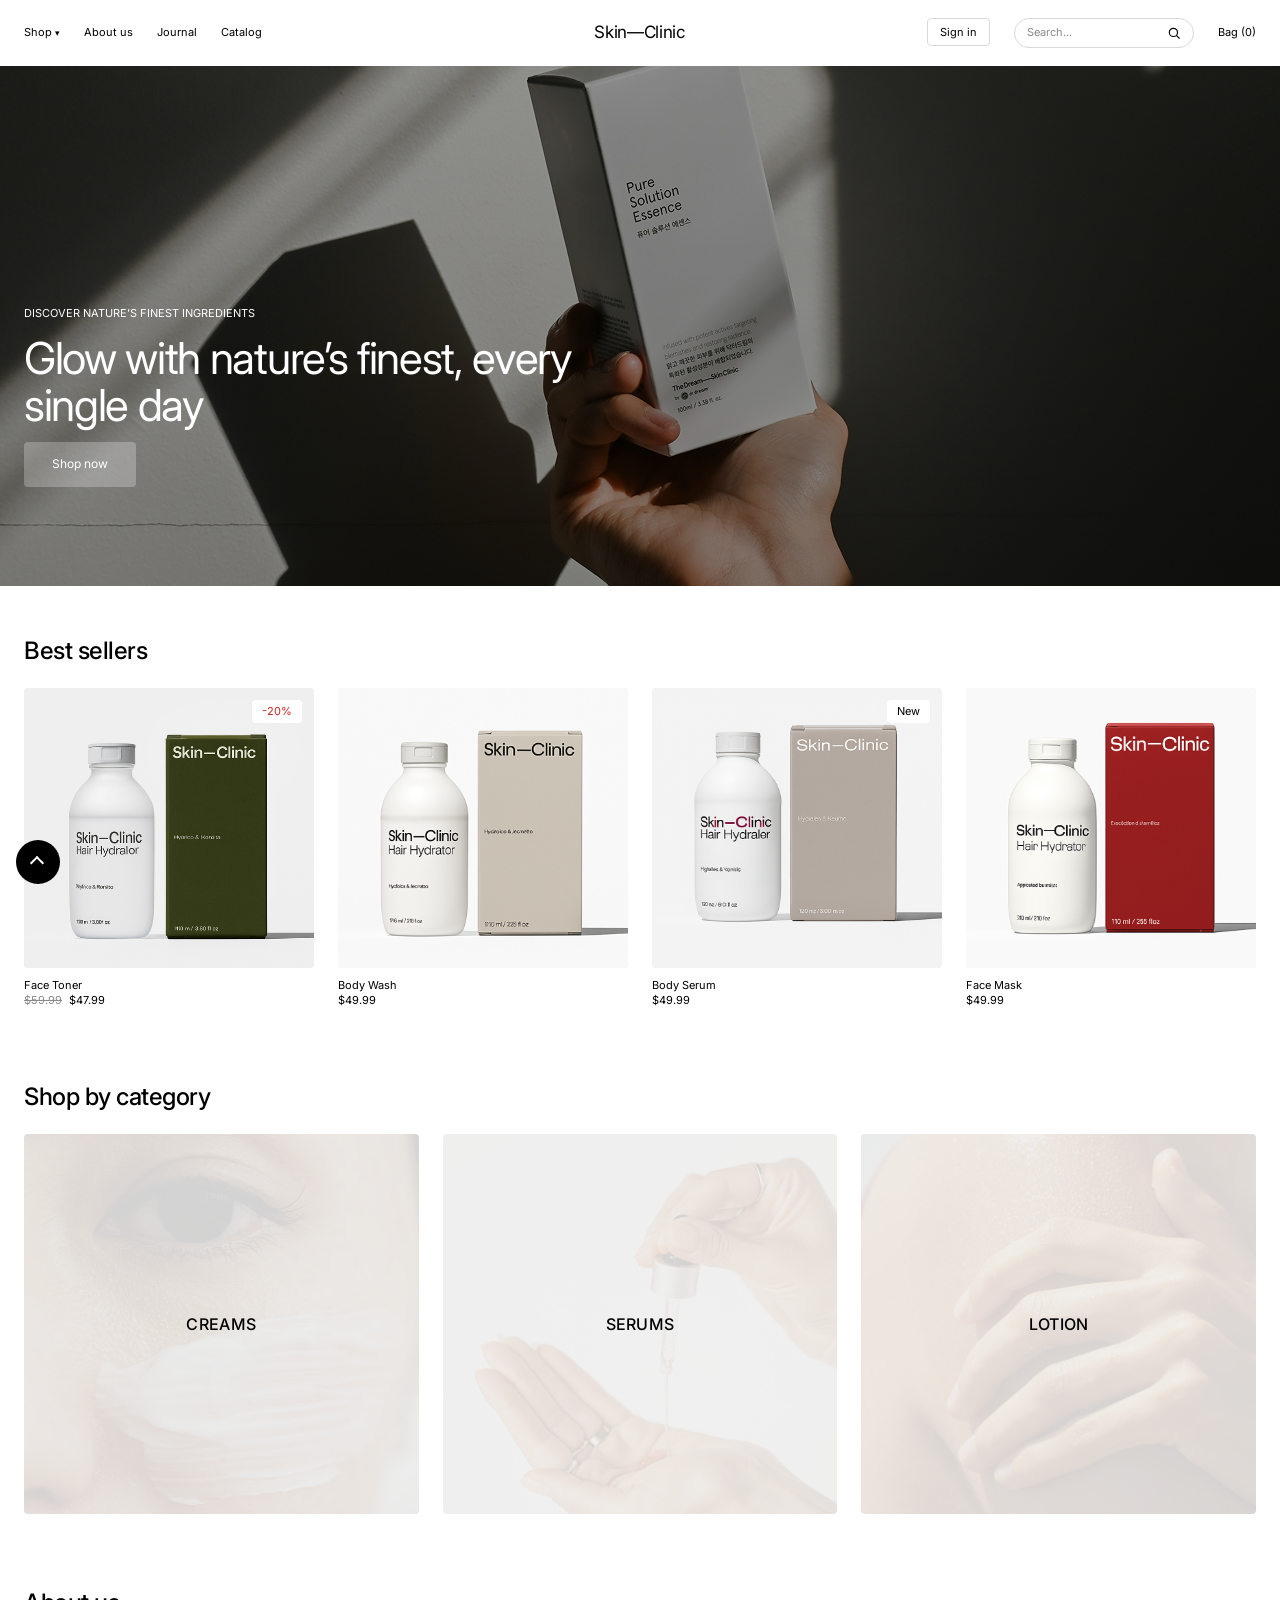
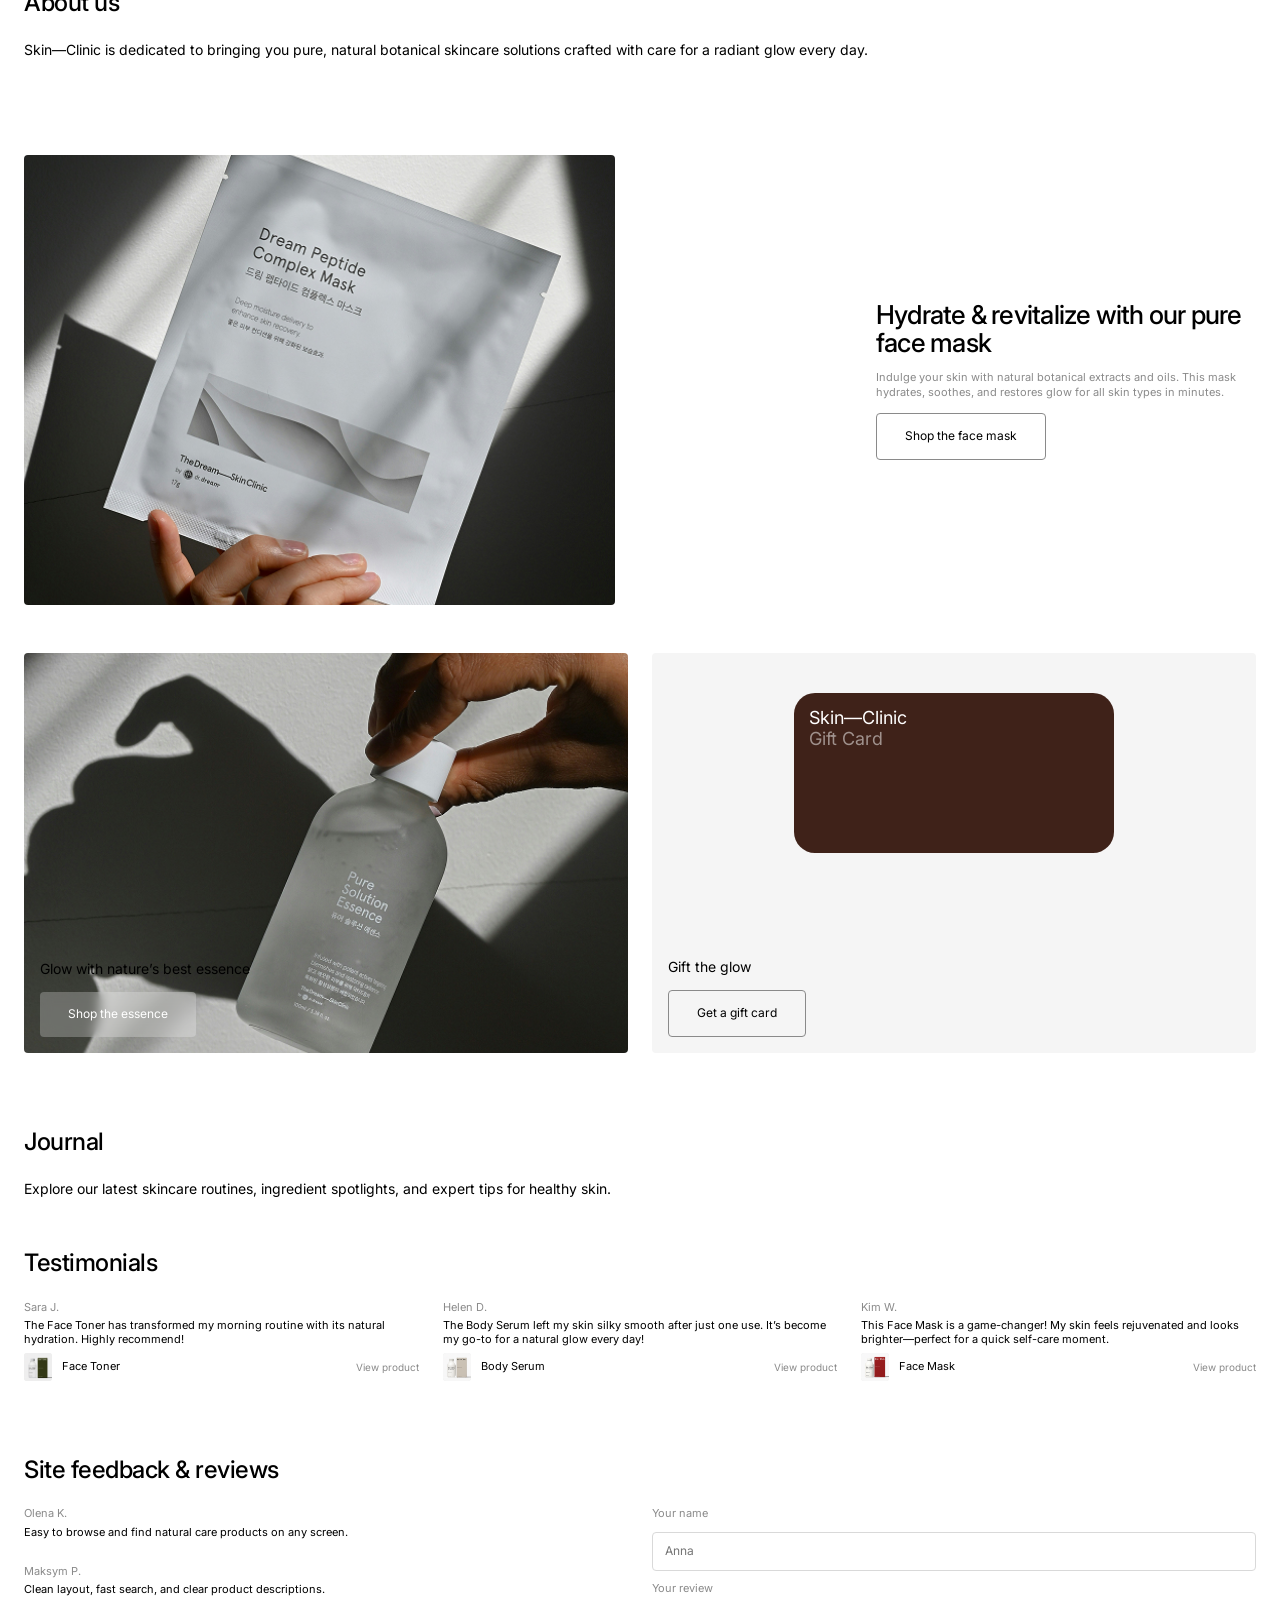
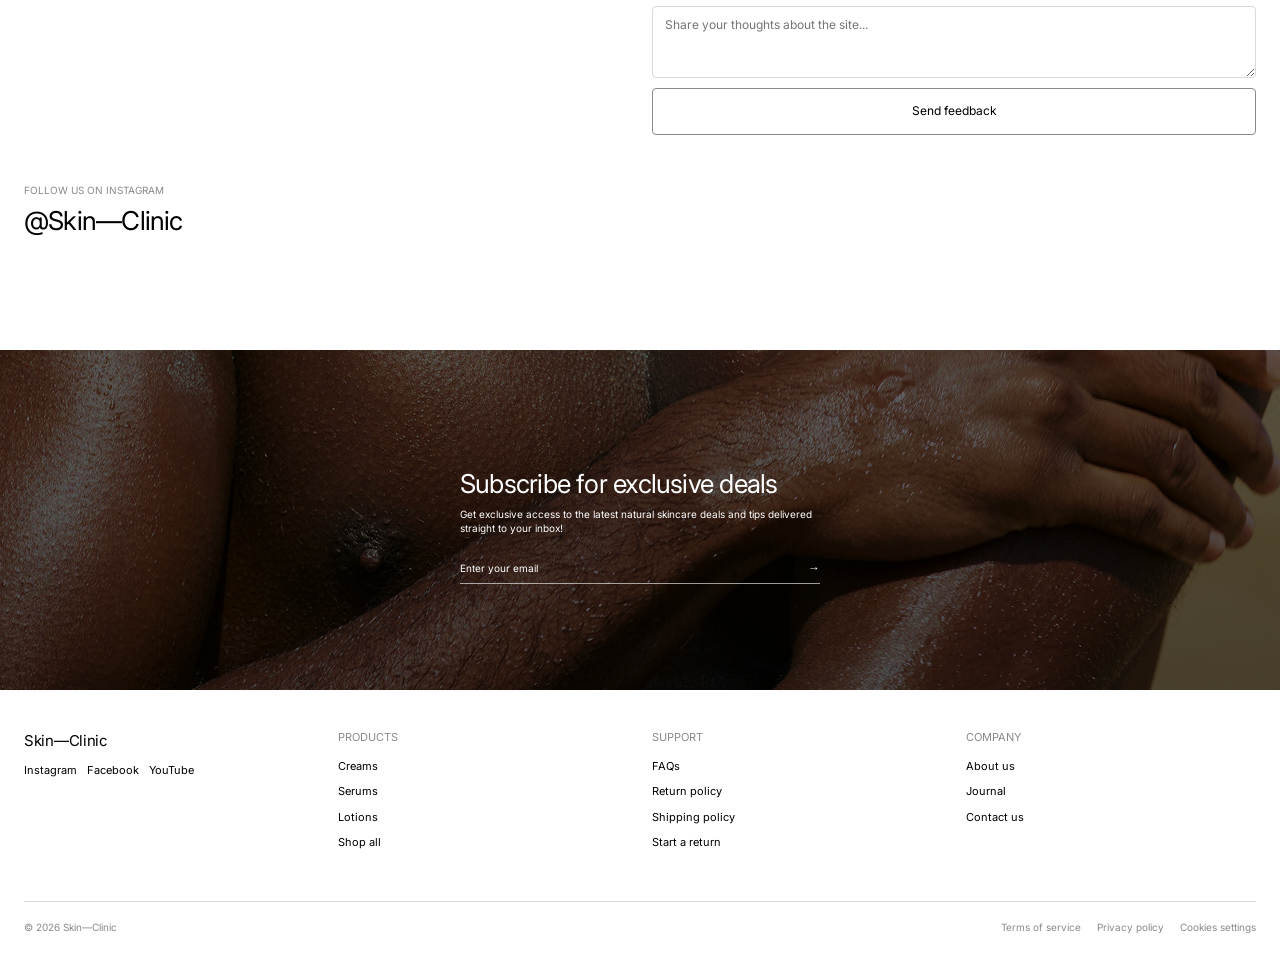
==== index.html @ 7bde3041 "Lab 4" ====
<!DOCTYPE html>
<html lang="en">
<head>
    <meta charset="UTF-8">
    <meta name="viewport" content="width=device-width, initial-scale=1.0">
    <title>Skin—Clinic | Natural botanical skincare</title>
    <meta name="description" content="Natural botanical skincare: toners, serums, masks and creams for a radiant glow every day.">
    <link rel="preconnect" href="https://fonts.googleapis.com">
    <link rel="preconnect" href="https://fonts.gstatic.com" crossorigin>
    <link href="https://fonts.googleapis.com/css2?family=Inter:wght@400;500&display=swap" rel="stylesheet">
    <link rel="stylesheet" href="./css/main.css">
</head>
<body>
<a class="skip-link" href="#main">Skip to content</a>

<div class="page">

    <header class="header" id="top">
        <input type="checkbox" id="menu-toggle" class="menu-toggle" hidden>
        <label for="menu-toggle" class="burger" aria-label="Toggle menu">&#9776;</label>

        <nav class="header__nav" aria-label="Main">
            <ul class="nav-list">
                <li class="has-submenu">
                    <a href="#products" aria-haspopup="true">Shop <span class="nav-arrow" aria-hidden="true">&#9662;</span></a>
                    <ul class="submenu">
                        <li><a href="#products">Creams</a></li>
                        <li><a href="#products">Serums</a></li>
                        <li><a href="#products">Lotions</a></li>
                        <li><a href="#products">Shop all</a></li>
                    </ul>
                </li>
                <li><a href="#about">About us</a></li>
                <li><a href="#journal">Journal</a></li>
                <li><a href="bootstrap.html">Catalog</a></li>
            </ul>
        </nav>

        <a href="#top" class="header__brand">Skin—Clinic</a>

        <nav class="header__nav header__nav--right" aria-label="Account and bag">
            <ul class="nav-list">
                <li><a href="#auth-modal" class="signin-btn">Sign in</a></li>
                <li>
                    <form class="search" role="search" action="#" method="get">
                        <label class="visually-hidden" for="search">Search</label>
                        <input type="search" id="search" name="q" placeholder="Search...">
                        <button type="submit" aria-label="Search">
                            <svg width="14" height="14" viewBox="0 0 24 24" fill="none" stroke="currentColor" stroke-width="2" stroke-linecap="round" aria-hidden="true">
                                <circle cx="11" cy="11" r="7"></circle>
                                <line x1="16.5" y1="16.5" x2="21" y2="21"></line>
                            </svg>
                        </button>
                    </form>
                </li>
                <li><a href="#bag" aria-label="Bag, 0 items">Bag (0)</a></li>
            </ul>
        </nav>
    </header>

    <main id="main">

        <section class="hero" aria-labelledby="hero-title">
            <div class="hero__content">
                <p class="hero__eyebrow">Discover nature’s finest ingredients</p>
                <h1 class="hero__title" id="hero-title">Glow with nature’s finest, every single day</h1>
                <a href="#products" class="btn btn--glass">Shop now</a>
            </div>
        </section>

        <div class="container">

            <section class="section" id="products" aria-labelledby="best-sellers-title">
                <h2 class="section__title" id="best-sellers-title">Best sellers</h2>
                <ul class="product-list" id="product-list">
                    <li>
                        <article class="product">
                            <div class="product__media">
                                <img src="images/greentoner.png" alt="Face Toner bottle with green box">
                                <span class="product__tag product__tag--sale">-20%</span>
                            </div>
                            <div class="product__info">
                                <h3 class="product__title"><a href="#product-toner">Face Toner</a></h3>
                                <p class="product__price">
                                    <s><span class="visually-hidden">Original price: </span>$59.99</s>
                                    <span class="visually-hidden">Sale price: </span><data value="47.99">$47.99</data>
                                </p>
                            </div>
                        </article>
                    </li>
                    <li>
                        <article class="product">
                            <div class="product__media">
                                <img src="images/bjtoner.png" alt="Body Wash bottle with beige box">
                            </div>
                            <div class="product__info">
                                <h3 class="product__title"><a href="#product-wash">Body Wash</a></h3>
                                <p class="product__price"><data value="49.99">$49.99</data></p>
                            </div>
                        </article>
                    </li>
                    <li>
                        <article class="product">
                            <div class="product__media">
                                <img src="images/bjredtoner.png" alt="Body Serum bottle with red box">
                                <span class="product__tag">New</span>
                            </div>
                            <div class="product__info">
                                <h3 class="product__title"><a href="#product-serum">Body Serum</a></h3>
                                <p class="product__price"><data value="49.99">$49.99</data></p>
                            </div>
                        </article>
                    </li>
                    <li>
                        <article class="product">
                            <div class="product__media">
                                <img src="images/redtoner.png" alt="Face Mask bottle with grey box">
                            </div>
                            <div class="product__info">
                                <h3 class="product__title"><a href="#product-mask">Face Mask</a></h3>
                                <p class="product__price"><data value="49.99">$49.99</data></p>
                            </div>
                        </article>
                    </li>
                </ul>
                <p class="search-empty" id="search-empty" hidden>No products found. Try another search.</p>
            </section>

            <section class="section" id="categories" aria-labelledby="categories-title">
                <h2 class="section__title" id="categories-title">Shop by category</h2>
                <ul class="category-list">
                    <li>
                        <a href="#products" class="category">
                            <img src="images/cream.jpg" alt="">
                            <span class="category__label">Creams</span>
                        </a>
                    </li>
                    <li>
                        <a href="#products" class="category">
                            <img src="images/tonnerdrop.jpg" alt="">
                            <span class="category__label">Serums</span>
                        </a>
                    </li>
                    <li>
                        <a href="#products" class="category">
                            <img src="images/skin.jpg" alt="">
                            <span class="category__label">Lotion</span>
                        </a>
                    </li>
                </ul>
            </section>

            <section class="section" id="about" aria-labelledby="about-title">
                <h2 class="section__title" id="about-title">About us</h2>
                <p>Skin—Clinic is dedicated to bringing you pure, natural botanical skincare solutions crafted with care for a radiant glow every day.</p>
            </section>

            <section class="section promo" aria-labelledby="promo-title">
                <div class="promo__image-wrap">
                    <img class="promo__image" src="images/mask.jpg" alt="Hand holding the Dream Peptide Complex face mask sachet">
                </div>
                <div class="promo__text">
                    <h2 class="promo__title" id="promo-title">Hydrate &amp; revitalize with our pure face mask</h2>
                    <p class="promo__description">Indulge your skin with natural botanical extracts and oils. This mask hydrates, soothes, and restores glow for all skin types in minutes.</p>
                    <a href="#products" class="btn btn--outline">Shop the face mask</a>
                </div>
            </section>

            <section class="section" aria-labelledby="featured-title">
                <h2 class="visually-hidden" id="featured-title">Featured</h2>
                <ul class="banner-list">
                    <li>
                        <article class="banner banner--image">
                            <img src="images/tonnerhands.jpg" alt="Hand holding a bottle of Pure Solution Essence">
                            <div class="banner__content">
                                <h3 class="banner__title">Glow with nature’s best essence</h3>
                                <a href="#products" class="btn btn--glass">Shop the essence</a>
                            </div>
                        </article>
                    </li>
                    <li>
                        <article class="banner banner--gift">
                            <div class="gift-card" aria-hidden="true">
                                <span>Skin—Clinic</span>
                                <span class="gift-card__sub">Gift Card</span>
                            </div>
                            <div class="banner__content">
                                <h3 class="banner__title">Gift the glow</h3>
                                <a href="#products" class="btn btn--outline">Get a gift card</a>
                            </div>
                        </article>
                    </li>
                </ul>
            </section>

            <section class="section" id="journal" aria-labelledby="journal-title">
                <h2 class="section__title" id="journal-title">Journal</h2>
                <p>Explore our latest skincare routines, ingredient spotlights, and expert tips for healthy skin.</p>
            </section>

            <section class="section" aria-labelledby="testimonials-title">
                <h2 class="section__title" id="testimonials-title">Testimonials</h2>
                <ul class="testimonial-list">
                    <li>
                        <article class="testimonial">
                            <h3 class="testimonial__author">Sara J.</h3>
                            <blockquote class="testimonial__quote">
                                <p>The Face Toner has transformed my morning routine with its natural hydration. Highly recommend!</p>
                            </blockquote>
                            <a href="#products" class="testimonial__product">
                                <img src="images/greentoner.png" alt="">
                                <span class="testimonial__product-name">Face Toner</span>
                                <span class="testimonial__product-cta">View product</span>
                            </a>
                        </article>
                    </li>
                    <li>
                        <article class="testimonial">
                            <h3 class="testimonial__author">Helen D.</h3>
                            <blockquote class="testimonial__quote">
                                <p>The Body Serum left my skin silky smooth after just one use. It’s become my go-to for a natural glow every day!</p>
                            </blockquote>
                            <a href="#products" class="testimonial__product">
                                <img src="images/bjtoner.png" alt="">
                                <span class="testimonial__product-name">Body Serum</span>
                                <span class="testimonial__product-cta">View product</span>
                            </a>
                        </article>
                    </li>
                    <li>
                        <article class="testimonial">
                            <h3 class="testimonial__author">Kim W.</h3>
                            <blockquote class="testimonial__quote">
                                <p>This Face Mask is a game-changer! My skin feels rejuvenated and looks brighter—perfect for a quick self-care moment.</p>
                            </blockquote>
                            <a href="#products" class="testimonial__product">
                                <img src="images/redtoner.png" alt="">
                                <span class="testimonial__product-name">Face Mask</span>
                                <span class="testimonial__product-cta">View product</span>
                            </a>
                        </article>
                    </li>
                </ul>
            </section>

            <section class="section feedback" id="feedback" aria-labelledby="feedback-title">
                <h2 class="section__title" id="feedback-title">Site feedback &amp; reviews</h2>
                <div class="feedback__grid">
                    <div class="feedback__reviews">
                        <article class="testimonial">
                            <h3 class="testimonial__author">Olena K.</h3>
                            <blockquote class="testimonial__quote">
                                <p>Easy to browse and find natural care products on any screen.</p>
                            </blockquote>
                        </article>
                        <article class="testimonial">
                            <h3 class="testimonial__author">Maksym P.</h3>
                            <blockquote class="testimonial__quote">
                                <p>Clean layout, fast search, and clear product descriptions.</p>
                            </blockquote>
                        </article>
                    </div>

                    <form class="feedback__form" action="#" method="post">
                        <label for="feedback-name">Your name</label>
                        <input type="text" id="feedback-name" name="name" placeholder="Anna" required>

                        <label for="feedback-msg">Your review</label>
                        <textarea id="feedback-msg" name="message" rows="3" placeholder="Share your thoughts about the site..." required></textarea>

                        <button type="submit" class="btn btn--outline">Send feedback</button>
                    </form>
                </div>
            </section>

            <section class="section instagram" aria-labelledby="instagram-title">
                <h2 class="instagram__label" id="instagram-title">Follow us on Instagram</h2>
                <p><a href="https://instagram.com" target="_blank" rel="noopener" class="instagram__handle">@Skin—Clinic</a></p>
            </section>

        </div>

        <section class="subscribe" aria-labelledby="subscribe-title">
            <div class="subscribe__content">
                <h2 class="subscribe__title" id="subscribe-title">Subscribe for exclusive deals</h2>
                <p class="subscribe__text" id="subscribe-text">Get exclusive access to the latest natural skincare deals and tips delivered straight to your inbox!</p>
                <form class="subscribe__form" action="#" method="post">
                    <label class="visually-hidden" for="email">Email address</label>
                    <input type="email" id="email" name="email" placeholder="Enter your email" autocomplete="email" aria-describedby="subscribe-text" required>
                    <button type="submit" aria-label="Subscribe">&rarr;</button>
                </form>
            </div>
        </section>

    </main>

    <footer class="footer">
        <div class="footer__grid">
            <div class="footer__col">
                <p class="footer__logo">Skin—Clinic</p>
                <ul class="footer__social">
                    <li><a href="#">Instagram</a></li>
                    <li><a href="#">Facebook</a></li>
                    <li><a href="#">YouTube</a></li>
                </ul>
            </div>

            <nav class="footer__col" aria-labelledby="footer-products">
                <h2 class="footer__heading" id="footer-products">Products</h2>
                <ul>
                    <li><a href="#products">Creams</a></li>
                    <li><a href="#products">Serums</a></li>
                    <li><a href="#products">Lotions</a></li>
                    <li><a href="#products">Shop all</a></li>
                </ul>
            </nav>

            <nav class="footer__col" aria-labelledby="footer-support">
                <h2 class="footer__heading" id="footer-support">Support</h2>
                <ul>
                    <li><a href="#faqs">FAQs</a></li>
                    <li><a href="#returns">Return policy</a></li>
                    <li><a href="#shipping">Shipping policy</a></li>
                    <li><a href="#start-return">Start a return</a></li>
                </ul>
            </nav>

            <nav class="footer__col" aria-labelledby="footer-company">
                <h2 class="footer__heading" id="footer-company">Company</h2>
                <ul>
                    <li><a href="#about">About us</a></li>
                    <li><a href="#journal">Journal</a></li>
                    <li><a href="#contact">Contact us</a></li>
                </ul>
            </nav>
        </div>

        <div class="footer__legal">
            <p class="footer__legal-text"><small>© 2026 Skin—Clinic</small></p>
            <nav class="footer__legal-nav" aria-label="Legal">
                <ul class="footer__legal-links">
                    <li><a href="#terms">Terms of service</a></li>
                    <li><a href="#privacy">Privacy policy</a></li>
                    <li><a href="#cookies">Cookies settings</a></li>
                </ul>
            </nav>
        </div>
    </footer>

</div>

<div id="auth-modal" class="modal" role="dialog" aria-modal="true" aria-labelledby="auth-title">
    <div class="modal__box">
        <a href="#top" class="modal__close" aria-label="Close modal">&times;</a>
        <h2 id="auth-title" class="modal__title">Sign in</h2>
        <form class="modal__form" action="#" method="post">
            <label for="auth-email">Email</label>
            <input type="email" id="auth-email" name="email" placeholder="you@example.com" required>

            <label for="auth-pass">Password</label>
            <input type="password" id="auth-pass" name="password" minlength="6" placeholder="Min. 6 characters" required>

            <button type="submit" class="btn btn--outline">Log in</button>
        </form>
    </div>
</div>

<a href="#top" class="to-top" aria-label="Scroll to top"></a>

<script>
    const form = document.querySelector('.search');
    const input = document.getElementById('search');
    const items = document.querySelectorAll('.product-list > li');
    const empty = document.getElementById('search-empty');

    function filterProducts() {
        const query = input.value.trim().toLowerCase();
        let found = 0;

        items.forEach(function (li) {
            const name = li.querySelector('.product__title').textContent.toLowerCase();
            const match = name.includes(query);
            li.hidden = !match;
            if (match) {
                found++;
            }
        });

        empty.hidden = found !== 0;
    }

    input.addEventListener('input', filterProducts);

    form.addEventListener('submit', function (e) {
        e.preventDefault();
        filterProducts();
        document.getElementById('products').scrollIntoView({ behavior: 'smooth' });
    });
</script>
</body>
</html>
---- css/main.css ----
:root {
    --color-bg: #f5f5f5;
    --color-surface: #ffffff;
    --color-surface-muted: #f5f5f5;
    --color-product-bg: #efefef;
    --color-text: #000000;
    --color-text-muted: #8a8a8a;
    --color-border: #d9d9d9;
    --color-sale: #c4231b;
    --color-gift: #3f2219;

    --font: "Inter", "Helvetica Neue", Arial, sans-serif;

    --radius-sm: 4px;
    --gap: 24px;
    --side: 24px;
}

*,
*::before,
*::after {
    box-sizing: border-box;
}

html {
    scroll-behavior: smooth;
}

body {
    margin: 0;
    background: var(--color-bg);
    color: var(--color-text);
    font-family: var(--font);
    font-size: 14px;
    line-height: 1.4;
}

img {
    display: block;
    max-width: 100%;
}

a {
    color: inherit;
    text-decoration: none;
}

h1, h2, h3, p, blockquote, figure {
    margin: 0;
}

ul {
    margin: 0;
    padding: 0;
    list-style: none;
}

small {
    font-size: inherit;
}

cite,
address {
    font-style: normal;
}

a:focus-visible,
button:focus-visible,
input:focus-visible,
textarea:focus-visible {
    outline: 2px solid var(--color-text);
    outline-offset: 3px;
}

.visually-hidden {
    position: absolute;
    width: 1px;
    height: 1px;
    overflow: hidden;
    clip: rect(0 0 0 0);
    white-space: nowrap;
}

.skip-link {
    position: absolute;
    top: 8px;
    left: 8px;
    z-index: 100;
    padding: 10px 16px;
    font-size: 12px;
    color: #fff;
    background: var(--color-text);
    border-radius: var(--radius-sm);
    transform: translateY(-200%);
}

@keyframes fadeUp {
    from {
        opacity: 0;
        transform: translateY(10px);
    }
    to {
        opacity: 1;
        transform: translateY(0);
    }
}

.page {
    max-width: 1280px;
    margin: 0 auto;
    background: var(--color-surface);
}

.container {
    padding: 0 var(--side);
}

.section {
    padding-top: 48px;
}

.section__title {
    font-size: 24px;
    font-weight: 500;
    letter-spacing: -0.02em;
    margin-bottom: 20px;
}

.btn {
    display: inline-block;
    padding: 14px 28px;
    font: inherit;
    font-size: 12px;
    text-align: center;
    border-radius: var(--radius-sm);
    cursor: pointer;
    transition: background-color 0.2s, color 0.2s;
}

.btn--glass {
    color: #fff;
    background: rgba(255, 255, 255, 0.25);
    backdrop-filter: blur(6px);
}

.btn--glass:hover {
    background: rgba(255, 255, 255, 0.4);
}

.btn--outline {
    color: var(--color-text);
    background: transparent;
    border: 1px solid var(--color-text-muted);
}

.btn--outline:hover {
    background: var(--color-text);
    color: #fff;
    border-color: var(--color-text);
}

.header {
    display: grid;
    grid-template-columns: 1fr auto 1fr;
    align-items: center;
    padding: 18px var(--side);
    font-size: 11px;
}

.header__nav--right {
    justify-self: end;
}

.header__brand {
    font-size: 17px;
    letter-spacing: -0.02em;
}

.burger {
    display: none;
    font-size: 20px;
    cursor: pointer;
    user-select: none;
}

.signin-btn {
    padding: 6px 12px;
    border: 1px solid var(--color-border);
    border-radius: var(--radius-sm);
    transition: background-color 0.25s ease, color 0.25s ease;
}

.signin-btn:hover {
    background: var(--color-text);
    color: #fff;
    opacity: 1;
}

.nav-list {
    display: flex;
    align-items: center;
    gap: 24px;
}

.nav-list a:hover {
    opacity: 0.6;
}

.has-submenu {
    position: relative;
}

.nav-arrow {
    display: inline-block;
    font-size: 9px;
    transition: transform 0.2s;
}

.submenu {
    position: absolute;
    top: 100%;
    left: -12px;
    z-index: 20;
    min-width: 140px;
    padding: 8px 0;
    background: var(--color-surface);
    border: 1px solid var(--color-border);
    border-radius: var(--radius-sm);
    opacity: 0;
    visibility: hidden;
    transform: translateY(4px);
    transition: opacity 0.2s, transform 0.2s, visibility 0.2s;
}

.submenu a {
    display: block;
    padding: 8px 12px;
}

.submenu a:hover {
    opacity: 1;
    background: var(--color-surface-muted);
}

.has-submenu:hover .submenu,
.has-submenu:focus-within .submenu {
    opacity: 1;
    visibility: visible;
    transform: translateY(0);
}

.has-submenu:hover .nav-arrow,
.has-submenu:focus-within .nav-arrow {
    transform: rotate(180deg);
}

.search {
    display: flex;
    align-items: center;
    width: 180px;
    height: 30px;
    padding: 0 12px;
    border: 1px solid var(--color-border);
    border-radius: 999px;
}

.search:focus-within {
    border-color: var(--color-text);
}

.search input {
    flex: 1;
    min-width: 0;
    padding: 0;
    font: inherit;
    font-size: 11px;
    color: var(--color-text);
    background: transparent;
    border: 0;
}

.search input:focus-visible {
    outline: none;
}

.search input::placeholder {
    color: var(--color-text-muted);
}

.search button {
    display: flex;
    padding: 0;
    color: var(--color-text);
    background: transparent;
    border: 0;
    cursor: pointer;
}

.hero {
    min-height: 520px;
    padding: 40px var(--side);
    color: #fff;
    background-color: #1d1f1d;
    background-image: linear-gradient(rgba(0, 0, 0, 0.25), rgba(0, 0, 0, 0.35)), url("../images/hands.jpg");
    background-position: center;
    background-size: cover;
    background-repeat: no-repeat;
}

.hero__content {
    max-width: 560px;
    padding-top: 200px;
    animation: fadeUp 0.7s ease both;
}

.hero__eyebrow {
    font-size: 11px;
    text-transform: uppercase;
    margin-bottom: 14px;
}

.hero__title {
    font-size: clamp(32px, 4vw, 44px);
    font-weight: 400;
    line-height: 1.05;
    letter-spacing: -0.03em;
    margin-bottom: 14px;
}

.product-list {
    display: grid;
    grid-template-columns: repeat(4, 1fr);
    column-gap: var(--gap);
}

.product {
    position: relative;
    margin-bottom: 24px;
}

.product__media {
    position: relative;
    width: 100%;
    height: 280px;
    background: var(--color-product-bg);
    border-radius: var(--radius-sm);
    overflow: hidden;
    margin-bottom: 10px;
}

.product__media img {
    width: 100%;
    height: 100%;
    object-fit: cover;
    transition: transform 0.35s ease;
}

.product:hover .product__media img {
    transform: scale(1.04);
}

.product__tag {
    position: absolute;
    top: 12px;
    right: 12px;
    padding: 4px 10px;
    font-size: 11px;
    background: #fff;
    border-radius: var(--radius-sm);
}

.product__tag--sale {
    color: var(--color-sale);
}

.product__info {
    font-size: 11px;
}

.product__title {
    font-size: inherit;
    font-weight: 400;
}

.product__price s {
    color: var(--color-text-muted);
    margin-right: 4px;
}

.category-list {
    display: grid;
    grid-template-columns: repeat(3, 1fr);
    column-gap: var(--gap);
}

.category {
    position: relative;
    display: flex;
    align-items: center;
    justify-content: center;
    width: 100%;
    height: 380px;
    background: var(--color-product-bg);
    border-radius: var(--radius-sm);
    overflow: hidden;
    margin-bottom: 24px;
}

.category img {
    width: 100%;
    height: 100%;
    object-fit: cover;
    opacity: 0.12;
    transition: opacity 0.4s;
}

.category__label {
    position: absolute;
    inset: 0;
    display: flex;
    align-items: center;
    justify-content: center;
    font-size: 16px;
    font-weight: 500;
    letter-spacing: 0.02em;
    text-transform: uppercase;
    color: var(--color-text);
    transition: opacity 0.4s;
}

.category:hover img,
.category:focus-visible img {
    opacity: 1;
}

.category:hover .category__label,
.category:focus-visible .category__label {
    opacity: 0;
}

@media (hover: none) {
    .category img {
        opacity: 1;
    }

    .category__label {
        inset: auto 12px 12px;
        padding: 14px;
        font-size: 11px;
        font-weight: 400;
        text-transform: none;
        letter-spacing: 0;
        color: #fff;
        background: rgba(255, 255, 255, 0.25);
        backdrop-filter: blur(8px);
        border-radius: var(--radius-sm);
    }
}

.promo {
    display: flex;
    align-items: center;
    justify-content: space-between;
    gap: var(--gap);
    padding-top: 96px;
}

.promo__image-wrap {
    width: 48%;
}

.promo__image {
    width: 100%;
    height: 450px;
    object-fit: cover;
    border-radius: var(--radius-sm);
}

.promo__text {
    width: 48%;
    max-width: 380px;
}

.promo__title {
    font-size: 26px;
    font-weight: 500;
    line-height: 1.1;
    letter-spacing: -0.03em;
    margin-bottom: 12px;
}

.promo__description {
    font-size: 11px;
    color: var(--color-text-muted);
    margin-bottom: 12px;
}

.banner-list {
    display: grid;
    grid-template-columns: repeat(2, 1fr);
    column-gap: var(--gap);
}

.banner {
    position: relative;
    display: flex;
    flex-direction: column;
    justify-content: flex-end;
    align-items: flex-start;
    min-height: 400px;
    padding: 16px;
    border-radius: var(--radius-sm);
    overflow: hidden;
    margin-bottom: 24px;
}

.banner--image img {
    position: absolute;
    inset: 0;
    width: 100%;
    height: 100%;
    object-fit: cover;
}

.banner--gift {
    background: var(--color-surface-muted);
}

.banner__content {
    position: relative;
}

.banner__title {
    font-size: 14px;
    font-weight: 400;
    margin-bottom: 14px;
}

.gift-card {
    position: absolute;
    top: 40px;
    left: 50%;
    width: min(320px, calc(100% - 32px));
    aspect-ratio: 2 / 1;
    height: auto;
    padding: 15px;
    font-size: 18px;
    line-height: 1.15;
    color: #fff;
    background: var(--color-gift);
    border-radius: 21px;
    transform: translateX(-50%);
}

.gift-card span {
    display: block;
}

.gift-card__sub {
    color: rgba(255, 255, 255, 0.5);
}

.testimonial-list {
    display: grid;
    grid-template-columns: repeat(3, 1fr);
    column-gap: var(--gap);
}

.testimonial {
    margin-bottom: 24px;
}

.testimonial__author {
    font-size: 11px;
    font-weight: 400;
    color: var(--color-text-muted);
    margin-bottom: 4px;
}

.testimonial__quote {
    font-size: 11px;
    line-height: 1.25;
    margin-bottom: 6px;
}

.testimonial__product {
    display: flex;
    align-items: center;
    gap: 10px;
}

.testimonial__product-name {
    font-size: 11px;
}

.testimonial__product img {
    flex-shrink: 0;
    width: 28px;
    height: 28px;
    object-fit: cover;
    background: var(--color-product-bg);
    border-radius: 3px;
}

.testimonial__product-cta {
    margin-left: auto;
    font-size: 10px;
    color: var(--color-text-muted);
}

.feedback__grid {
    display: grid;
    grid-template-columns: 1fr 1fr;
    gap: var(--gap);
    align-items: start;
}

.feedback__form {
    display: flex;
    flex-direction: column;
    gap: 10px;
}

.feedback__form label {
    font-size: 11px;
    color: var(--color-text-muted);
}

.feedback__form input,
.feedback__form textarea {
    width: 100%;
    padding: 10px 12px;
    font: inherit;
    font-size: 12px;
    border: 1px solid var(--color-border);
    border-radius: var(--radius-sm);
    background: var(--color-surface);
}

.feedback__form textarea {
    resize: vertical;
}

.instagram {
    padding-bottom: 110px;
}

.instagram__label {
    font-size: 10px;
    font-weight: 400;
    text-transform: uppercase;
    color: var(--color-text-muted);
    margin-bottom: 6px;
}

.instagram__handle {
    font-size: 26px;
    letter-spacing: -0.03em;
}

.subscribe {
    min-height: 340px;
    padding: 40px var(--side);
    color: #fff;
    background-color: #3a2a22;
    background-image: linear-gradient(rgba(0, 0, 0, 0.35), rgba(0, 0, 0, 0.45)), url("../images/man.jpg");
    background-position: center;
    background-size: cover;
    background-repeat: no-repeat;
}

.subscribe__content {
    width: 100%;
    max-width: 360px;
    margin: 0 auto;
    padding-top: 80px;
}

.subscribe__title {
    font-size: 26px;
    font-weight: 400;
    line-height: 1.05;
    letter-spacing: -0.03em;
    margin-bottom: 10px;
}

.subscribe__text {
    font-size: 10px;
    margin-bottom: 18px;
}

.subscribe__form {
    display: flex;
    align-items: center;
    border-bottom: 1px solid rgba(255, 255, 255, 0.6);
}

.subscribe__form:focus-within {
    border-bottom-color: #fff;
}

.subscribe__form input {
    flex: 1;
    min-width: 0;
    padding: 8px 0;
    font: inherit;
    font-size: 10px;
    color: #fff;
    background: transparent;
    border: 0;
}

.subscribe__form input::placeholder {
    color: #fff;
}

.subscribe__form input:focus-visible {
    outline: none;
}

.subscribe__form button {
    flex-shrink: 0;
    padding: 4px 0 4px 12px;
    font-size: 12px;
    color: #fff;
    background: transparent;
    border: 0;
    cursor: pointer;
}

.footer {
    padding: 40px var(--side) 24px;
}

.footer__grid {
    display: grid;
    grid-template-columns: repeat(4, 1fr);
    gap: var(--gap);
    padding-bottom: 40px;
}

.footer__col {
    font-size: 11px;
}

.footer__logo {
    font-size: 15px;
    letter-spacing: -0.02em;
    margin-bottom: 12px;
}

.footer__social {
    display: flex;
    gap: 10px;
}

.footer__col li {
    margin-bottom: 10px;
}

.footer__heading {
    font-size: 11px;
    font-weight: 400;
    text-transform: uppercase;
    color: var(--color-text-muted);
    margin-bottom: 14px;
}

.footer a:hover {
    opacity: 0.6;
}

.footer__legal {
    display: flex;
    flex-wrap: wrap;
    align-items: center;
    justify-content: space-between;
    gap: 8px 16px;
    padding-top: 18px;
    font-size: 10px;
    color: var(--color-text-muted);
    border-top: 1px solid var(--color-border);
}

.footer__legal-links {
    display: flex;
    gap: 16px;
}

.modal {
    position: fixed;
    inset: 0;
    z-index: 2000;
    display: none;
    align-items: center;
    justify-content: center;
    padding: 16px;
    background: rgba(0, 0, 0, 0.5);
}

.modal:target {
    display: flex;
}

.modal__box {
    position: relative;
    width: 100%;
    max-width: 360px;
    padding: 24px;
    background: var(--color-surface);
    border-radius: var(--radius-sm);
    animation: fadeUp 0.25s ease both;
}

.modal__close {
    position: absolute;
    top: 10px;
    right: 14px;
    font-size: 22px;
    line-height: 1;
}

.modal__title {
    font-size: 18px;
    font-weight: 500;
    margin-bottom: 14px;
}

.modal__form {
    display: flex;
    flex-direction: column;
    gap: 10px;
}

.modal__form label {
    font-size: 11px;
    color: var(--color-text-muted);
}

.modal__form input {
    width: 100%;
    padding: 9px 12px;
    font: inherit;
    font-size: 12px;
    border: 1px solid var(--color-border);
    border-radius: var(--radius-sm);
}

.to-top {
    position: fixed;
    left: 16px;
    bottom: 16px;
    z-index: 1000;
    width: 44px;
    height: 44px;
    background: var(--color-text);
    border-radius: 50%;
    transition: transform 0.3s ease, opacity 0.3s ease, background-color 0.3s ease;
}

.to-top::before {
    content: "";
    position: absolute;
    top: 18px;
    left: 16px;
    width: 10px;
    height: 10px;
    border-top: 2px solid #fff;
    border-left: 2px solid #fff;
    transform: rotate(45deg);
}

.to-top:hover {
    opacity: 0.75;
    transform: translateY(-4px);
}

@media (max-width: 900px) {
    .product-list {
        grid-template-columns: repeat(2, 1fr);
    }

    .testimonial-list {
        grid-template-columns: repeat(2, 1fr);
    }

    .footer__grid,
    .feedback__grid {
        grid-template-columns: 1fr;
    }

    .category {
        height: 280px;
    }

    .promo__image {
        height: 320px;
    }
}

@media (max-width: 700px) {
    .burger {
        display: block;
        justify-self: start;
    }

    .header {
        grid-template-columns: auto 1fr auto;
    }

    .header__brand {
        order: 0;
        justify-self: center;
    }

    .header__nav {
        display: none;
        grid-column: 1 / -1;
        justify-self: stretch;
    }

    .menu-toggle:checked ~ .header__nav {
        display: block;
    }

    .header__nav--right {
        justify-self: stretch;
    }

    .nav-list {
        flex-direction: column;
        gap: 12px;
        padding-top: 8px;
    }

    .signin-btn {
        position: static;
        display: inline-block;
    }

    .category-list,
    .banner-list {
        grid-template-columns: 1fr;
    }

    .category {
        height: 220px;
    }

    .promo {
        flex-direction: column;
        align-items: stretch;
        padding-top: 48px;
    }

    .promo__image-wrap,
    .promo__text {
        width: 100%;
        max-width: none;
    }

    .promo__image {
        height: 240px;
    }
}

@media (max-width: 480px) {
    .product-list,
    .testimonial-list {
        grid-template-columns: 1fr;
    }

    .product__media {
        height: 220px;
    }

    .hero {
        min-height: 400px;
    }

    .hero__content {
        padding-top: 90px;
    }
}
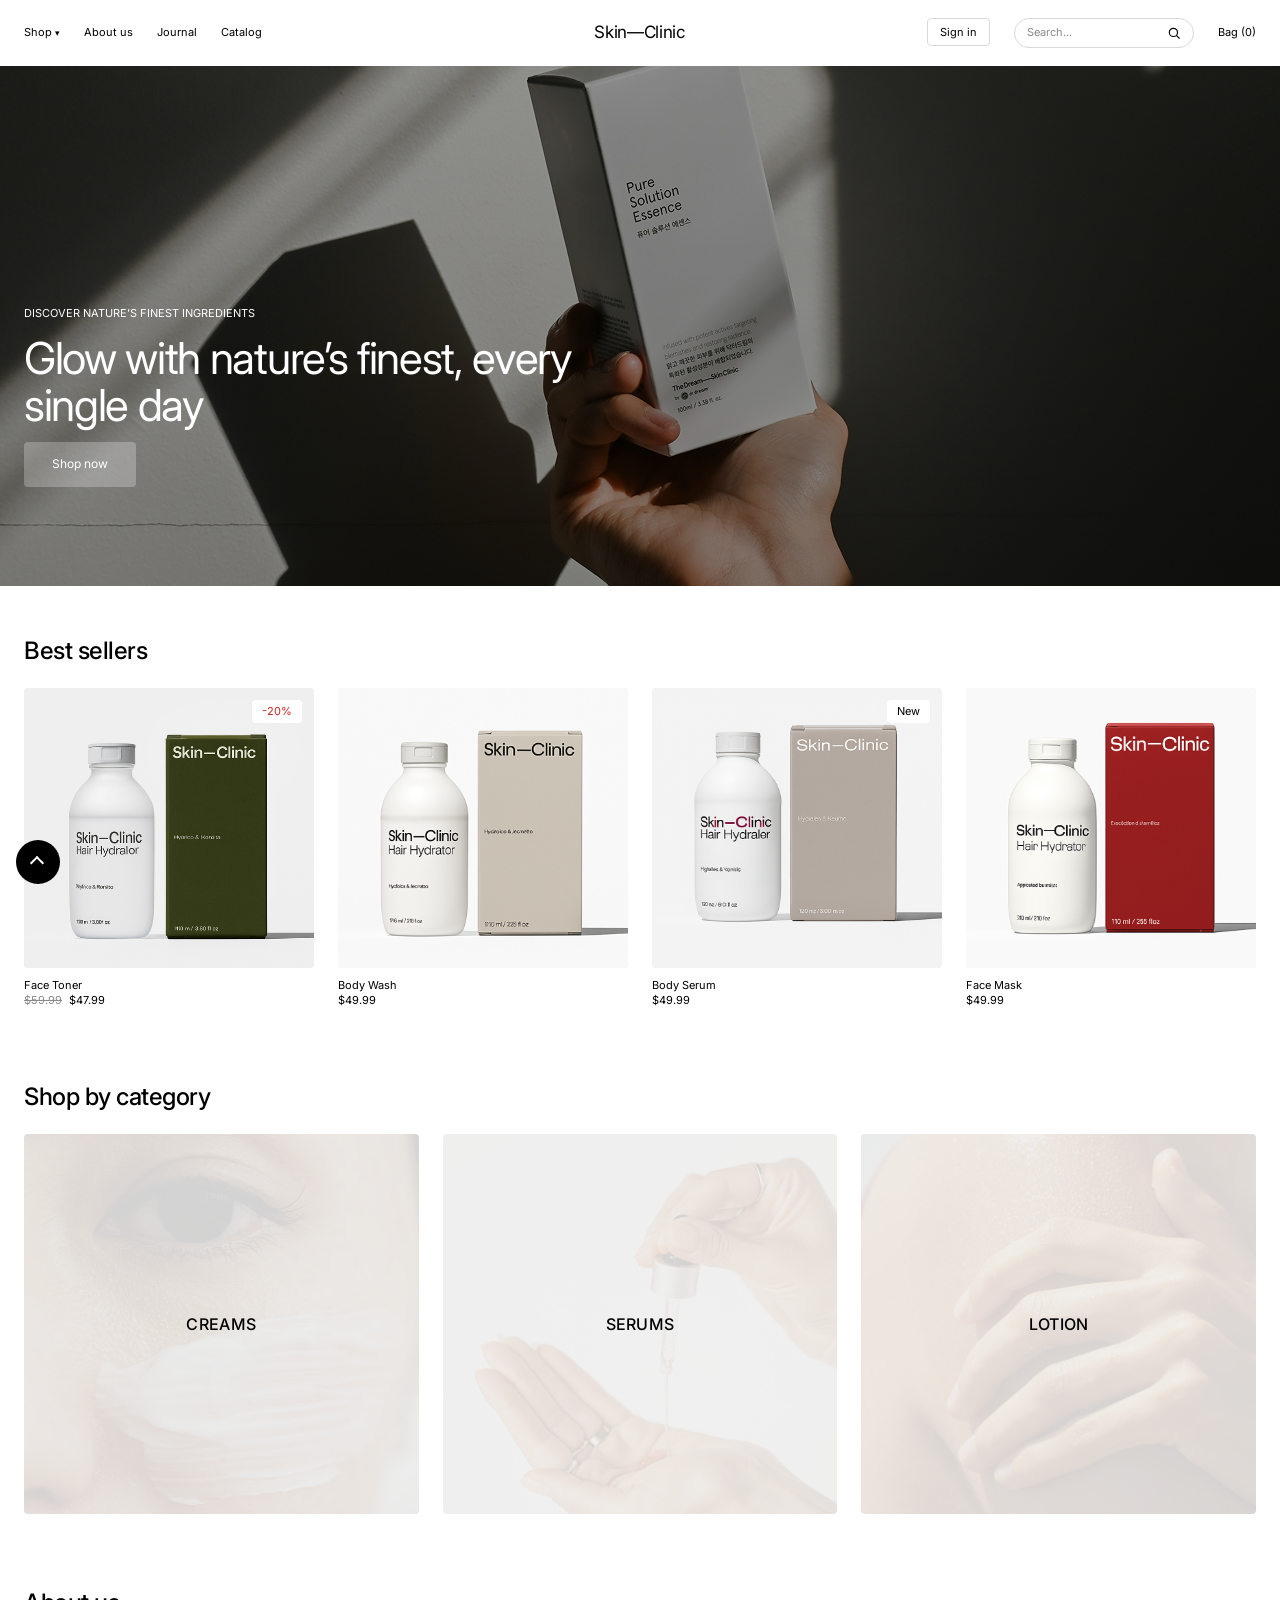
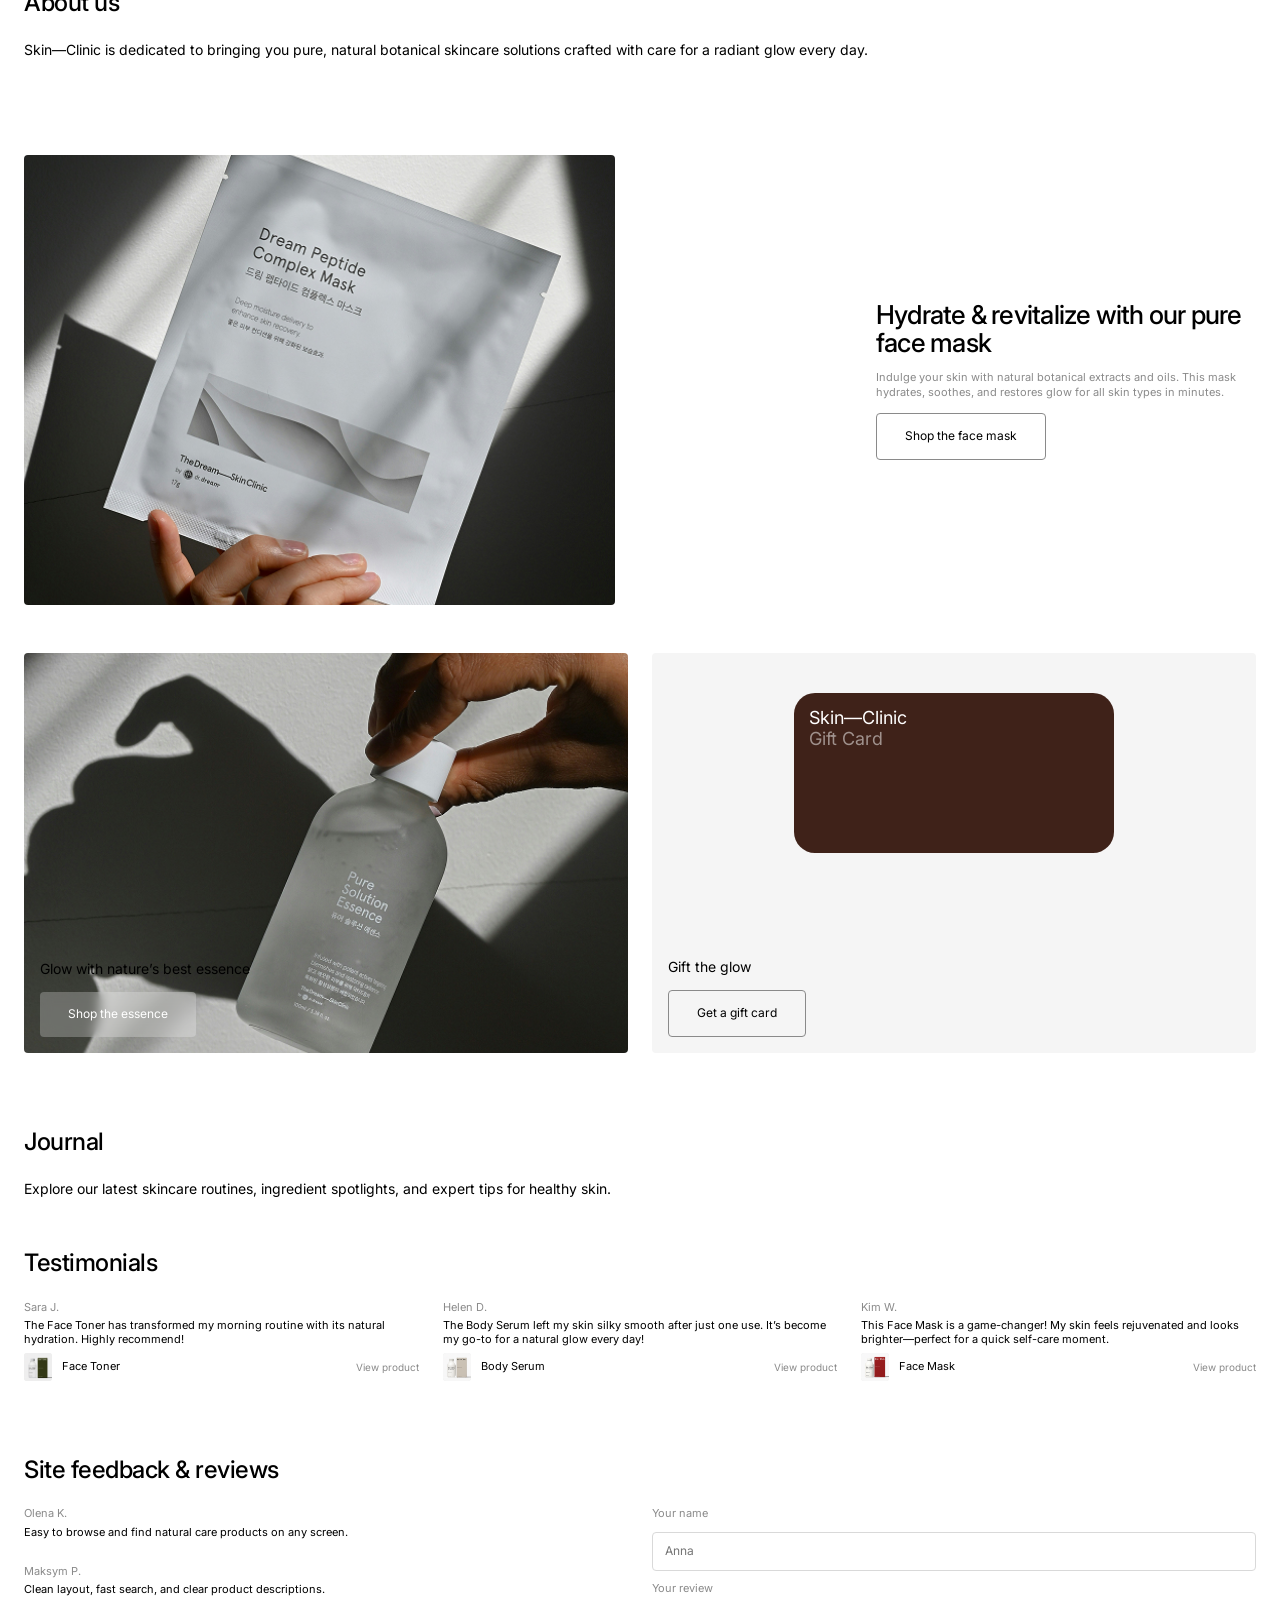
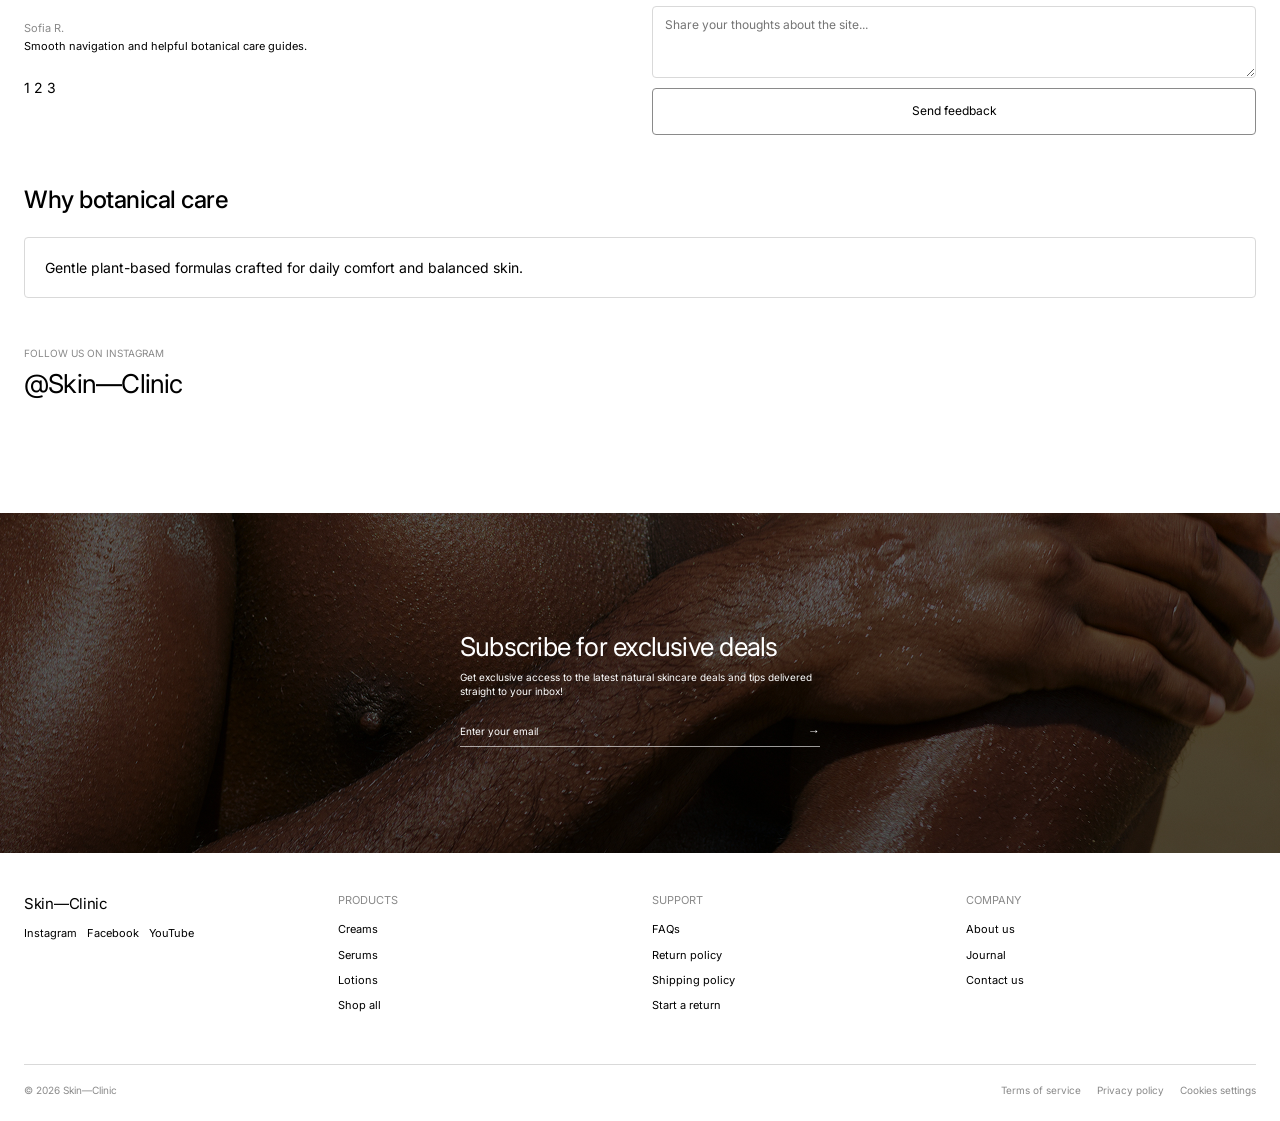
==== commit 8984b923: "Update site" ====
--- a/index.html
+++ b/index.html
@@ -9,6 +9,7 @@
     <link rel="preconnect" href="https://fonts.gstatic.com" crossorigin>
     <link href="https://fonts.googleapis.com/css2?family=Inter:wght@400;500&display=swap" rel="stylesheet">
     <link rel="stylesheet" href="./css/main.css">
+    <link rel="stylesheet" href="./scss/style.css">
 </head>
 <body>
 <a class="skip-link" href="#main">Skip to content</a>
@@ -246,19 +247,37 @@
             <section class="section feedback" id="feedback" aria-labelledby="feedback-title">
                 <h2 class="section__title" id="feedback-title">Site feedback &amp; reviews</h2>
                 <div class="feedback__grid">
-                    <div class="feedback__reviews">
-                        <article class="testimonial">
-                            <h3 class="testimonial__author">Olena K.</h3>
-                            <blockquote class="testimonial__quote">
-                                <p>Easy to browse and find natural care products on any screen.</p>
-                            </blockquote>
-                        </article>
-                        <article class="testimonial">
-                            <h3 class="testimonial__author">Maksym P.</h3>
-                            <blockquote class="testimonial__quote">
-                                <p>Clean layout, fast search, and clear product descriptions.</p>
-                            </blockquote>
-                        </article>
+                    <div class="carousel">
+                        <input type="radio" name="rev" id="rev1" checked hidden>
+                        <input type="radio" name="rev" id="rev2" hidden>
+                        <input type="radio" name="rev" id="rev3" hidden>
+
+                        <div class="carousel__slides">
+                            <article class="testimonial carousel__slide s1">
+                                <h3 class="testimonial__author">Olena K.</h3>
+                                <blockquote class="testimonial__quote">
+                                    <p>Easy to browse and find natural care products on any screen.</p>
+                                </blockquote>
+                            </article>
+                            <article class="testimonial carousel__slide s2">
+                                <h3 class="testimonial__author">Maksym P.</h3>
+                                <blockquote class="testimonial__quote">
+                                    <p>Clean layout, fast search, and clear product descriptions.</p>
+                                </blockquote>
+                            </article>
+                            <article class="testimonial carousel__slide s3">
+                                <h3 class="testimonial__author">Sofia R.</h3>
+                                <blockquote class="testimonial__quote">
+                                    <p>Smooth navigation and helpful botanical care guides.</p>
+                                </blockquote>
+                            </article>
+                        </div>
+
+                        <div class="carousel__dots">
+                            <label for="rev1">1</label>
+                            <label for="rev2">2</label>
+                            <label for="rev3">3</label>
+                        </div>
                     </div>
 
                     <form class="feedback__form" action="#" method="post">
@@ -270,6 +289,13 @@
 
                         <button type="submit" class="btn btn--outline">Send feedback</button>
                     </form>
+                </div>
+            </section>
+
+            <section class="section sass-page" aria-labelledby="sass-demo-title">
+                <h2 class="section__title" id="sass-demo-title">Why botanical care</h2>
+                <div class="sass-page__card">
+                    <p>Gentle plant-based formulas crafted for daily comfort and balanced skin.</p>
                 </div>
             </section>
 
--- a/css/main.css
+++ b/css/main.css
@@ -318,7 +318,6 @@
     text-transform: uppercase;
     margin-bottom: 14px;
 }
-
 .hero__title {
     font-size: clamp(32px, 4vw, 44px);
     font-weight: 400;
--- a/scss/style.css
+++ b/scss/style.css
@@ -0,0 +1,11 @@
+.sass-page__card {
+  background: #ffffff;
+  border: 1px solid #d9d9d9;
+  border-radius: 4px;
+  padding: 20px;
+}
+
+.sass-page__card:hover {
+  border-color: #000000;
+}
+/*# sourceMappingURL=style.css.map */
